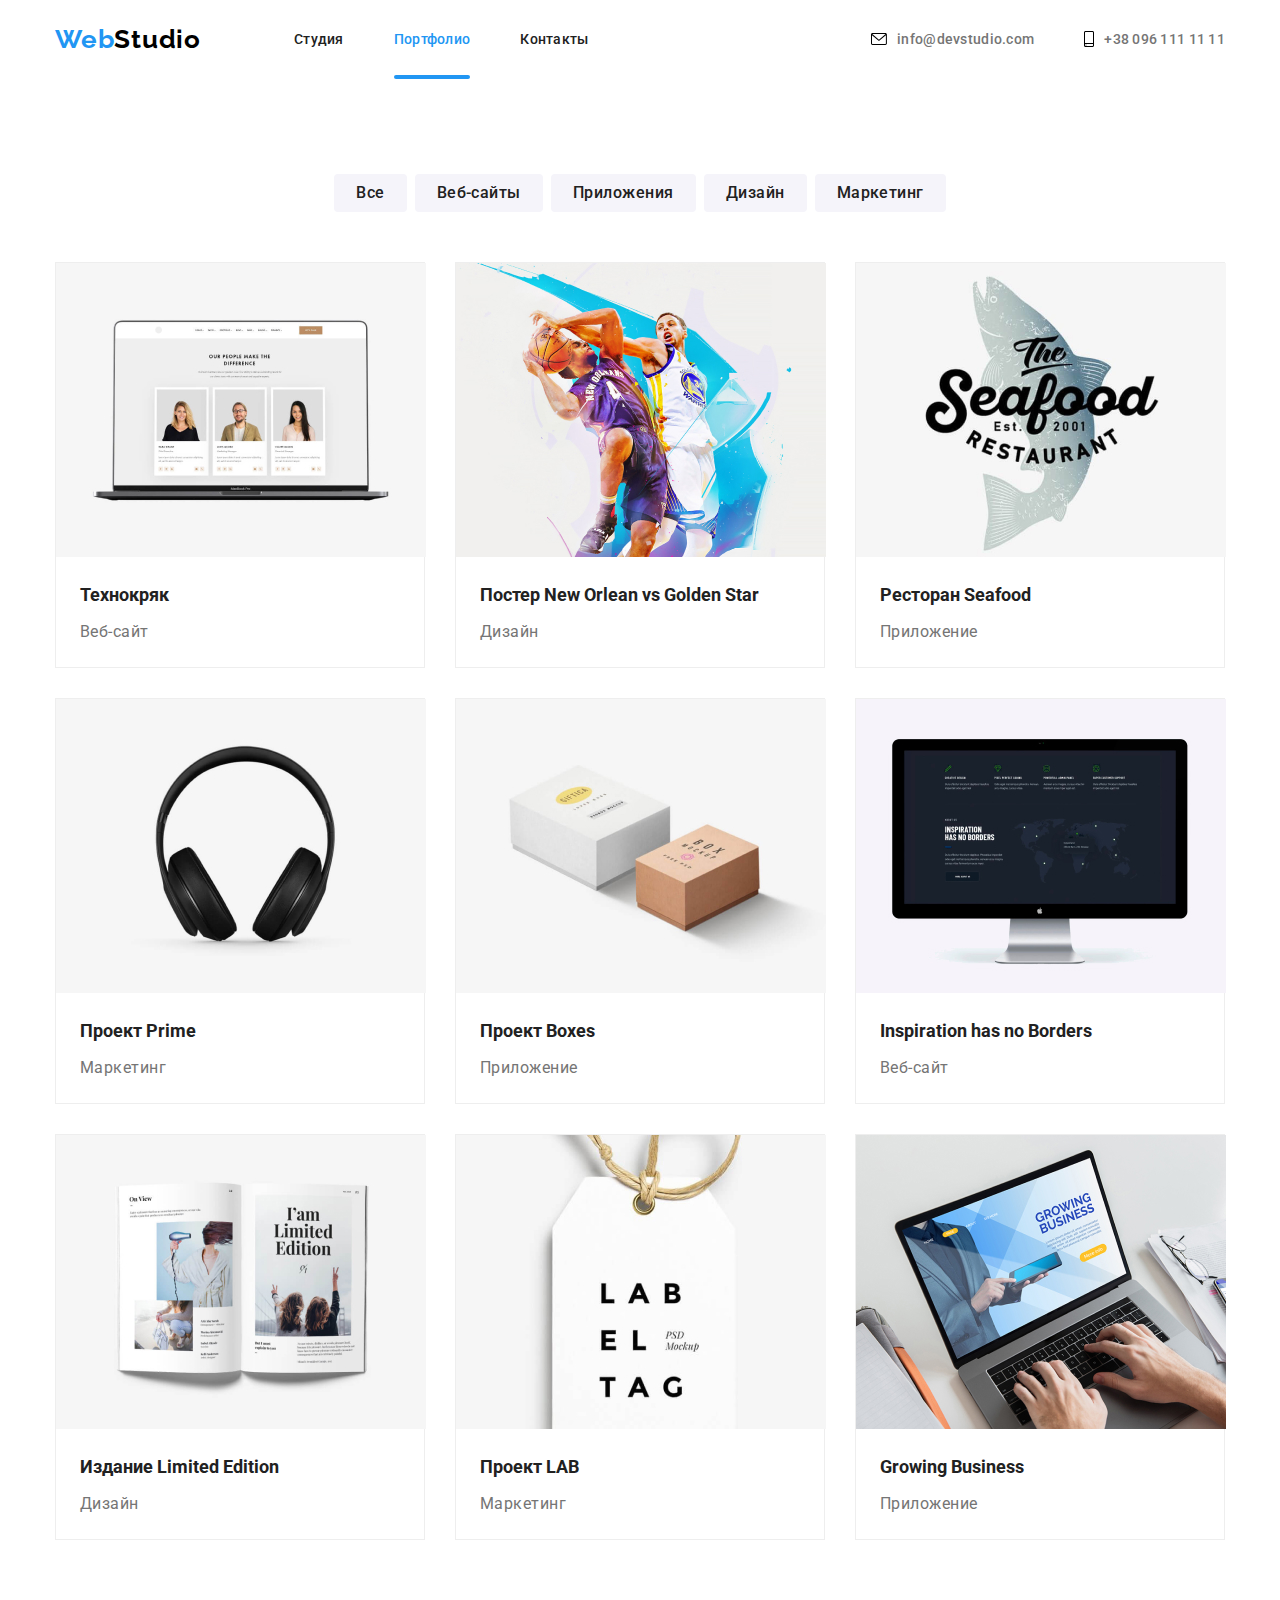
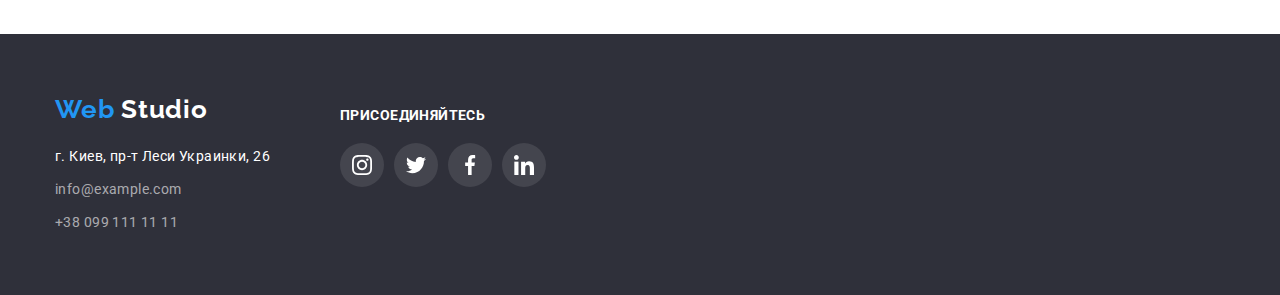
==== portfolio.html @ 4ca35fdc "Склонировал з ДЗ-5" ====
<!DOCTYPE html>
<html lang="ru">

<head>
    <meta charset="UTF-8" />
    <meta name="viewport" content="width=device-width, initial-scale=1.0" />
    <title>WebStudio</title>
    <link rel="preconnect" href="https://fonts.gstatic.com">
    <link
        href="https://fonts.googleapis.com/css2?family=Raleway:wght@700&family=Roboto:wght@400;500;700;900&display=swap"
        rel="stylesheet">
    <link rel="stylesheet"
        href="https://cdnjs.cloudflare.com/ajax/libs/modern-normalize/1.0.0/modern-normalize.min.css">
    <link rel="stylesheet" href="./css/style.css">
</head>

<body>
    <!-- Шапка -->
    <header class="header">
        <div class="container">
            <nav class="navigation">
                <a class="logo" href="./index.html"><span class="logo-color">Web</span>Studio</a>
                <ul class="navigation-list">
                    <li class="navigation-list-item">
                        <a class="navigation-list-link" href="./index.html">Студия</a>
                    </li>
                    <li class="navigation-list-item">
                        <a class="navigation-list-link current" href="portfolio.html">Портфолио</a>
                    </li>
                    <li class="navigation-list-item">
                        <a class="navigation-list-link" href="#">Контакты</a>
                    </li>
                </ul>
            </nav>
            <ul class="contact-list">
                <li class="contact-list-item">
                    <a class="contact-list-link" href="mailto:info@devstudio.com">
                        <svg class="envelop" width="16" height="12">
                            <use href="./images/sprite.svg#icon-envelope"></use>
                        </svg>
                        info@devstudio.com
                    </a>
                </li>
                <li>
                    <a class="contact-list-link" href="tel:+380961111111">
                        <svg class="phone" width="10" height="16">
                            <use href="./images/sprite.svg#icon-smartphone"></use>
                        </svg>
                        +38 096 111 11 11
                    </a>
                </li>
            </ul>
        </div>
    </header>
    <main>
        <!-- Портфолио -->
        <section class="portfolio section">
            <div class="container">
                <h1 class="visually-hidden">Портфолио</h1>
                <!-- Список фильтров -->
                <ul class="button-list">
                    <li class="button-list-item">
                        <button class="button" type="button">Все</button>
                    </li>
                    <li class="button-list-item">
                        <button class="button" type="button">Веб-сайты</button>
                    </li>
                    <li class="button-list-item">
                        <button class="button" type="button">Приложения</button>
                    </li>
                    <li class="button-list-item">
                        <button class="button" type="button">Дизайн</button>
                    </li>
                    <li class="button-list-item">
                        <button class="button" type="button">Маркетинг</button>
                    </li>
                </ul>
                <!-- Список робот -->
                <ul class="portfolio-list">
                    <li class="portfolio-list-item">
                        <a class="portfolio-link" href="#">
                            <div class="portfolio-link-img-wrapper">
                                <img class="portfolio-link-img" src="./images/portfolio/technocrack.jpg"
                                    alt="Фото веб-сайта Технокряк">
                                <p class="overlay">Технокряк это современная площадка распространения коронавируса.
                                    Компании
                                    используют эту
                                    платформу для цифрового
                                    шпионажа и атак на защищённые сервера конкурентов.</p>
                            </div>
                            <div class="portfolio-desc">
                                <h2 class="portfolio-link-title">Технокряк</h2>
                                <p class="portfolio-link-desc">Веб-сайт</p>
                            </div>
                        </a>
                    </li>
                    <li class="portfolio-list-item">
                        <a class="portfolio-link" href="#">
                            <div class="portfolio-link-img-wrapper">
                                <img class="portfolio-link-img" src="./images/portfolio/poster-basket.jpg"
                                    alt="Дизайн постера New Orlean vs Golden Star">
                                <p class="overlay">Lorem ipsum dolor sit amet consectetur, adipisicing elit. Ducimus,
                                    nemo!</p>
                            </div>
                            <div class="portfolio-desc">
                                <h2 class="portfolio-link-title">Постер New Orlean vs Golden Star</h2>
                                <p class="portfolio-link-desc">Дизайн</p>
                            </div>
                        </a>
                    </li>
                    <li class="portfolio-list-item">
                        <a class="portfolio-link" href="#">
                            <div class="portfolio-link-img-wrapper">

                                <img class="portfolio-link-img" src="./images/portfolio/restaurant-seafood.jpg"
                                    alt="Фото приложения Seafood">
                                <p class="overlay">Lorem ipsum dolor sit amet consectetur, adipisicing elit. Ducimus,
                                    nemo!</p>
                            </div>
                            <div class="portfolio-desc">
                                <h2 class="portfolio-link-title">Ресторан Seafood</h2>
                                <p class="portfolio-link-desc">Приложение</p>
                            </div>
                        </a>
                    </li>
                    <li class="portfolio-list-item">
                        <a class="portfolio-link" href="#">
                            <div class="portfolio-link-img-wrapper">

                                <img class="portfolio-link-img" src="./images/portfolio/project-prime.jpg"
                                    alt="Фото проекта Prime">
                                <p class="overlay">Lorem ipsum dolor sit amet consectetur, adipisicing elit. Ducimus,
                                    nemo!</p>
                            </div>
                            <div class="portfolio-desc">
                                <h2 class="portfolio-link-title">Проект Prime</h2>
                                <p class="portfolio-link-desc">Маркетинг</p>
                            </div>
                        </a>
                    </li>
                    <li class="portfolio-list-item">
                        <a class="portfolio-link" href="#">
                            <div class="portfolio-link-img-wrapper">

                                <img class="portfolio-link-img" src="./images/portfolio/projecy-boxes.jpg"
                                    alt="Фото приложения Boxes">
                                <p class="overlay">Lorem ipsum dolor sit amet consectetur, adipisicing elit. Ducimus,
                                    nemo!</p>
                            </div>
                            <div class="portfolio-desc">
                                <h2 class="portfolio-link-title">Проект Boxes</h2>
                                <p class="portfolio-link-desc">Приложение</p>
                            </div>
                        </a>
                    </li>
                    <li class="portfolio-list-item">
                        <a class="portfolio-link" href="#">
                            <div class="portfolio-link-img-wrapper">

                                <img class="portfolio-link-img" src="./images/portfolio/inspiration-has-no-borders.jpg"
                                    alt="Фото веб-сайта Inspiration has no Borders">
                                <p class="overlay">Lorem ipsum dolor sit amet consectetur, adipisicing elit. Ducimus,
                                    nemo!</p>
                            </div>
                            <div class="portfolio-desc">
                                <h2 class="portfolio-link-title">Inspiration has no Borders</h2>
                                <p class="portfolio-link-desc">Веб-сайт</p>
                            </div>
                        </a>
                    </li>
                    <li class="portfolio-list-item">
                        <a class="portfolio-link" href="#">
                            <div class="portfolio-link-img-wrapper">

                                <img class="portfolio-link-img" src="./images/portfolio/limited-editoin.jpg"
                                    alt="Фото дизайна издания Limited Edition">
                                <p class="overlay">Lorem ipsum dolor sit amet consectetur, adipisicing elit. Ducimus,
                                    nemo!</p>
                            </div>
                            <div class="portfolio-desc">
                                <h2 class="portfolio-link-title">Издание Limited Edition</h2>
                                <p class="portfolio-link-desc">Дизайн</p>
                            </div>
                        </a>
                    </li>
                    <li class="portfolio-list-item">
                        <a class="portfolio-link" href="#">
                            <div class="portfolio-link-img-wrapper">

                                <img class="portfolio-link-img" src="./images/portfolio/project-lab.jpg"
                                    alt="Фото проекта LAB">
                                <p class="overlay">Lorem ipsum dolor sit amet consectetur, adipisicing elit. Ducimus,
                                    nemo!</p>
                            </div>
                            <div class="portfolio-desc">
                                <h2 class="portfolio-link-title">Проект LAB</h2>
                                <p class="portfolio-link-desc">Маркетинг</p>
                            </div>
                        </a>
                    </li>
                    <li class="portfolio-list-item">
                        <a class="portfolio-link" href="#">
                            <div class="portfolio-link-img-wrapper">

                                <img class="portfolio-link-img" src="./images/portfolio/growing-busibess.jpg"
                                    alt="Фото приложения Growing Business">
                                <p class="overlay">Lorem ipsum dolor sit amet consectetur, adipisicing elit. Ducimus,
                                    nemo!</p>
                            </div>
                            <div class="portfolio-desc">
                                <h2 class="portfolio-link-title">Growing Business</h2>
                                <p class="portfolio-link-desc">Приложение</p>
                            </div>
                        </a>
                    </li>
                </ul>
            </div>
        </section>

    </main>
    <!-- Футер -->
    <footer class="footer">
        <div class="container">
            <div class="address">

                <a class="logo" href="./index.html">
                    <span class="logo-color">Web</span>
                    <span class="logo-color-footer">Studio</span>
                </a>
                <address>
                    <ul class="footer-contact">
                        <li class="footer-contact-list">
                            <a class="footer-contact-link addr" href="https://goo.gl/maps/dvo8h2LJfjRiSJft5"
                                target="_blank">г. Киев,
                                пр-т
                                Леси
                                Украинки, 26</a>
                        </li>
                        <li class="footer-contact-list">
                            <a class="footer-contact-link" href="mailto:info@example.com">info@example.com</a>
                        </li>
                        <li class="footer-contact-list">
                            <a class="footer-contact-link" href="tel:+380991111111">+38 099 111 11 11</a>
                        </li>
                    </ul>
                </address>
            </div>
            <div class="social">
                <strong class="join">присоединяйтесь</strong>

                <ul class="social-list">
                    <li class="social-list-item">
                        <a class="social-list-link" href="">
                            <svg class="social-list-icon">
                                <use href="./images/sprite.svg#icon-instagram"></use>
                            </svg>
                        </a>
                    </li>
                    <li class="social-list-item">
                        <a class="social-list-link" href="">
                            <svg class="social-list-icon">
                                <use href="./images/sprite.svg#icon-twitter"></use>
                            </svg>
                        </a>
                    </li>
                    <li class="social-list-item">
                        <a class="social-list-link" href="">
                            <svg class="social-list-icon">
                                <use href="./images/sprite.svg#icon-facebook"></use>
                            </svg>
                        </a>
                    </li>
                    <li class="social-list-item">
                        <a class="social-list-link" href="">
                            <svg class="social-list-icon">
                                <use href="./images/sprite.svg#icon-linkedin"></use>
                            </svg>
                        </a>
                    </li>
                </ul>
            </div>
        </div>

    </footer>
</body>

</html>
---- css/style.css ----
:root {
  --main-font: "Roboto", sans-serif;
  --logo-font: "Raleway", sans-serif;
  --accent-color: #2196f3;
  --main-color: #757575;
  --title-color: #212121;
  --hero-title-color: #ffffff;
  --first-logo-color: #000000;
  --secondary-logo-color: #ffffff;
  --footer-addr-color: #ffffff;
  --footer-contact-color: rgba(255, 255, 255, 0.6);
  --footer-background-color: #2f303a;
  --white: #ffffff;
  --main-background-color: #e5e5e5;
  --secondary-background-color: #f5f4fa;
  --border-color: #eeeeee;
}

/* ==================== INDEX.HTML ==================== */

/* ========== GENERAL STYLES ========== */
body {
  font-family: var(--main-font);
  /* margin: 0 auto;
  max-width: 1600px; */
}

a {
  text-decoration: none;
}

ul {
  list-style: none;
  margin: 0;
  padding: 0;
}

address {
  font-style: normal;
}

h1,
h2,
h3,
h4,
h5,
h6 {
  margin: 0;
}

p {
  margin: 0;
}

img {
  display: block;
}

.section-title {
  font-weight: 700;
  font-size: 36px;
  line-height: 1.667;
  text-align: center;
  letter-spacing: 0.03em;
  color: var(--title-color);
}

.container {
  width: 1200px;
  margin: 0 auto;
  padding: 0 15px;
}

.section {
  max-width: 1600px;
  margin: 0 auto;
  padding-top: 94px;
  padding-bottom: 94px;
}
/* ========== HEADER ========== */

.header {
  padding-top: 24px;
  padding-bottom: 25px;
}

.header .logo {
  margin-right: 93px;
}

.navigation-list-item:not(:last-child) {
  margin-right: 50px;
}

.contact-list {
  margin-left: auto;
}

.contact-list-item:not(:last-child) {
  margin-right: 50px;
}

.header .container {
  display: flex;
  align-items: center;
}

.navigation {
  display: flex;
  align-items: center;
}

.navigation-list {
  display: flex;
}

.navigation-list-item {
  position: relative;
}

.navigation-list-link.current::after {
  opacity: 1;
}

.navigation-list-link::after {
  position: absolute;
  top: 45px;
  left: 0;
  bottom: -1px;
  width: 100%;
  content: "";
  border-bottom: 4px solid #2196f3;
  border-radius: 2px;
  opacity: 0;
  transition: opacity 250ms cubic-bezier(0.4, 0, 0.2, 1);
}

.navigation-list-link:hover::after,
.navigation-list-link:focus::after {
  opacity: 1;
}

.contact-list {
  display: flex;
}

.header .current {
  color: var(--accent-color);
}

.logo {
  font-family: var(--logo-font);
  font-weight: 700;
  font-size: 26px;
  line-height: 1.192;
  letter-spacing: 0.03em;
  color: var(--first-logo-color);
}

.logo .logo-color {
  color: var(--accent-color);
}

.navigation-list-link {
  font-weight: 500;
  font-size: 14px;
  line-height: 1.143;
  letter-spacing: 0.02em;
  color: var(--title-color);

  transition: color 250ms cubic-bezier(0.4, 0, 0.2, 1);
}

.navigation-list-link:hover,
.navigation-list-link:focus {
  color: var(--accent-color);
}

.contact-list-link {
  display: flex;
  align-items: center;
  font-weight: 500;
  font-size: 14px;
  line-height: 1.143;
  letter-spacing: 0.02em;
  color: var(--main-color);

  transition: color 250ms cubic-bezier(0.4, 0, 0.2, 1);
}

.contact-list-link:hover .envelop,
.contact-list-link:focus .envelop,
.contact-list-link:hover .phone,
.contact-list-link:focus .phone {
  fill: var(--accent-color);
}

.envelop,
.phone {
  margin-right: 10px;
  transition: fill 250ms cubic-bezier(0.4, 0, 0.2, 1);
}

.contact-list-link:hover,
.contact-list-link:focus {
  color: var(--accent-color);
}

/* ========== HERO ========== */
.hero {
  padding-top: 200px;
  padding-bottom: 200px;
  background-color: var(--footer-background-color);
  background-image: linear-gradient(
      rgba(47, 48, 58, 0.4),
      rgba(47, 48, 58, 0.4)
    ),
    url("../images/hero.jpg");
  background-repeat: no-repeat;
  background-position: center;
}

.hero-title {
  margin: 0 auto 30px;
  width: 696px;
  font-weight: 900;
  font-size: 44px;
  line-height: 1.364;
  text-align: center;
  letter-spacing: 0.06em;
  text-transform: uppercase;
  color: var(--hero-title-color);
}

.hero .hero-button {
  display: block;
  margin: 0 auto;
  border-color: transparent;
  border-radius: 4px;
  cursor: pointer;
}

.hero-button {
  font-weight: 700;
  font-size: 16px;
  line-height: 1.875;
  letter-spacing: 0.06em;
  color: var(--hero-title-color);
  background-color: var(--accent-color);
}

/* ========== FEATURES ========== */

.features-icon {
  display: flex;
  width: 270px;
  height: 120px;
  justify-content: center;
  align-items: center;
  margin-bottom: 30px;

  background-color: var(--secondary-background-color);
}

.features .features-list {
  display: flex;
}

.features-item:not(:last-child) {
  margin-right: 30px;
  max-width: 270px;
}

.features-title {
  margin-bottom: 10px;
}

.visually-hidden {
  position: absolute;
  width: 1px;
  height: 1px;
  margin: -1px;
  border: 0;
  padding: 0;

  white-space: nowrap;
  clip-path: inset(100%);
  clip: rect(0 0 0 0);
  overflow: hidden;
}
.features-title {
  font-weight: 700;
  font-size: 14px;
  line-height: 1.143;
  letter-spacing: 0.03em;
  text-transform: uppercase;
  color: var(--title-color);
}
.features-desc {
  font-weight: normal;
  font-size: 14px;
  line-height: 1.715;
  letter-spacing: 0.03em;
  color: var(--main-color);
}

/* ========== DEVELOPMENT ========== */

.development .section-title {
  margin-bottom: 50px;
}

.development.section {
  padding-top: 0px;
}

.development-list {
  display: flex;
  justify-content: space-between;
}

.development-img {
  width: 370px;
  height: 294px;
}

.label {
  position: absolute;
  bottom: 0;
  width: 100%;

  padding-top: 27px;
  padding-right: 82px;
  padding-bottom: 27px;
  padding-left: 82px;

  font-style: normal;
  font-weight: 700;
  font-size: 14px;
  line-height: 1.143;
  text-align: center;
  letter-spacing: 0.03em;
  text-transform: uppercase;
  color: #ffffff;
  background: rgba(47, 48, 58, 0.8);
}

.development-item {
  position: relative;
}

/* ========== TEAM ========== */
.team-desc .social-list {
  display: flex;
  justify-content: space-between;
  padding-left: 32px;
  padding-right: 32px;
  padding-top: 16px;
}

.social-list-link {
  display: flex;
  align-items: center;
  justify-content: center;
  width: 44px;
  height: 44px;
  background-color: #fff;
  border-radius: 50%;

  transition: background-color 250ms cubic-bezier(0.4, 0, 0.2, 1);
}

.social-list-icon {
  width: 20px;
  height: 20px;
  fill: #afb1b8;

  transition: fill 250ms cubic-bezier(0.4, 0, 0.2, 1);
}

.social-list-link:hover,
.social-list-link:focus {
  background-color: var(--accent-color);
}

.social-list-link:hover .social-list-icon,
.social-list-link:focus .social-list-icon {
  fill: #ffffff;
}

.team {
  background-color: var(--secondary-background-color);
}

.team .section-title {
  margin-bottom: 50px;
}

.team .team-list {
  display: flex;
  justify-content: space-between;
}
.team-list-item {
  border: 1px solid #eeeeee;
  box-shadow: 0px 1px 3px rgba(0, 0, 0, 0.12), 0px 1px 1px rgba(0, 0, 0, 0.14),
    0px 2px 1px rgba(0, 0, 0, 0.2);
  border-radius: 0px 0px 4px 4px;
}

.team-list-img {
  width: 270px;
  height: 260px;
}

.team-desc {
  background-color: #ffffff;
  text-align: center;
  padding-top: 30px;
  padding-bottom: 30px;
}

.team-list-title {
  margin-bottom: 10px;

  font-weight: 500;
  font-size: 16px;
  line-height: 1.188;
  letter-spacing: 0.03em;
  color: var(--title-color);
}

.team-list-desc {
  font-weight: 400;
  font-size: 16px;
  line-height: 1.188;
  letter-spacing: 0.03em;
  color: var(--main-color);
}

/* ========== CUSTOMERS ========== */

.customers-icon {
  fill: #afb1b8;
}

.customers .container {
  text-align: center;
}

.customers .section-title {
  margin-bottom: 50px;
}

.customers-list {
  display: flex;
  justify-content: space-between;
}

.customers-list-item {
  width: 170px;
  height: 90px;
}

.customers-list-link {
  display: flex;
  justify-content: center;
  align-items: center;
  height: 90px;

  border: 1px solid #afb1b8;
  border-radius: 4px;

  transition: all 250ms cubic-bezier(0.4, 0, 0.2, 1);
}

.customers-list-link:hover .customers-icon,
.customers-list-link:focus .customers-icon {
  fill: var(--accent-color);
}

.customers-list-link:hover {
  border: 1px solid #2196f3;
}

/* ========== FOOTER ========== */
.footer .container {
  display: flex;
}

.footer .address {
  display: block;
}

.footer .social-list {
  display: flex;
  justify-content: center;
  align-items: center;
}

.footer .social-list-item:not(:last-child) {
  margin-right: 10px;
}

.footer .social-list-link {
  background-color: rgba(255, 255, 255, 0.1);
}

.footer .social-list-link:hover,
.footer .social-list-link:focus {
  background-color: var(--accent-color);
}

.footer .social-list-icon {
  fill: #fff;
}

.footer .social {
  margin-left: 70px;
  margin-top: 12px;
}

.join {
  display: inline-block;
  font-style: normal;
  font-weight: 700;
  font-size: 14px;
  line-height: 1.143;
  letter-spacing: 0.03em;
  text-transform: uppercase;
  color: var(--white);
  margin-bottom: 20px;
}

.footer {
  padding-top: 60px;
  padding-bottom: 60px;
}

.footer .logo {
  display: block;
  margin-bottom: 20px;
}

.footer-contact-list:not(:last-child) {
  margin-bottom: 9px;
}

.logo .logo-color-footer {
  color: var(--secondary-logo-color);
}

.footer-contact-link {
  font-weight: 400;
  font-size: 14px;
  line-height: 1.714;
  letter-spacing: 0.03em;
  color: var(--footer-contact-color);

  transition: color 250ms cubic-bezier(0.4, 0, 0.2, 1);
}

.footer-contact-link.addr {
  color: var(--footer-addr-color);
}

.footer {
  background-color: var(--footer-background-color);
}

.footer-contact-link:hover,
.footer-contact-link:focus {
  color: var(--accent-color);
}

/* ==================== PORTFOLIO.HTML ==================== */

/* ========== FILTERS ========== */

.button-list {
  display: flex;
  justify-content: center;
  margin-bottom: 50px;
}

.button-list-item:not(:last-child) {
  margin-right: 8px;
}

.button {
  padding-top: 6px;
  padding-right: 22px;
  padding-bottom: 6px;
  padding-left: 22px;

  border-radius: 4px;
  border: none;

  font-family: inherit;
  font-weight: 500;
  font-size: 16px;
  line-height: 1.625;
  text-align: center;
  letter-spacing: 0.03em;
  color: var(--title-color);

  background-color: var(--secondary-background-color);
  transition: all 250ms cubic-bezier(0.4, 0, 0.2, 1);
}

.button:hover,
.button:focus {
  color: var(--white);
  background-color: var(--accent-color);
  border-radius: 4px;
}

/* ========== PORTFOLIO LIST ========== */
.portfolio-list {
  display: flex;
  flex-wrap: wrap;
}

.portfolio-list-item:not(:nth-child(3n + 3)) {
  margin-right: 30px;
}

.portfolio-list-item:not(:nth-last-child(-n + 3)) {
  margin-bottom: 30px;
}

.portfolio-list-item {
  border: 1px solid #eeeeee;
  max-width: 370px;
}

.portfolio-link {
  display: block;
  width: 370px;
}

.portfolio-link:hover,
.portfolio-link:focus {
  box-shadow: 0px 1px 1px rgba(0, 0, 0, 0.12), 0px 4px 4px rgba(0, 0, 0, 0.06),
    1px 4px 6px rgba(0, 0, 0, 0.16);
}

.portfolio-desc {
  width: 370px;
  padding-top: 20px;
  padding-right: 24px;
  padding-bottom: 20px;
  padding-left: 24px;
}

.portfolio-link-img {
  width: 370px;
  height: 294px;
}
.portfolio-link-title {
  margin-bottom: 4px;

  font-weight: 700;
  font-size: 18px;
  line-height: 2;
  color: var(--title-color);
}

.portfolio-link-desc {
  font-weight: 400;
  font-size: 16px;
  line-height: 1.875;
  letter-spacing: 0.03em;
  color: var(--main-color);
}

.overlay {
  position: absolute;
  top: 0;
  left: 0;
  width: 100%;
  height: 100%;
  color: #ffffff;
  padding-top: 63px;
  padding-right: 24px;
  padding-bottom: 63px;
  padding-left: 24px;
  font-style: normal;
  font-weight: 400;
  font-size: 18px;
  line-height: 1.556;
  letter-spacing: 0.03em;

  background-color: rgba(33, 150, 243, 0.9);

  transform: translateY(100%);
  transition: transform 250ms cubic-bezier(0.4, 0, 0.2, 1);
}

.portfolio-link-img-wrapper {
  position: relative;
  overflow: hidden;
}

.portfolio-link:hover .overlay,
.portfolio-link:focus .overlay {
  transform: translateY(0%);
}

/* ========== DACKDROP ========== */

.backdrop {
  position: fixed;
  top: 0;
  left: 0;
  width: 100%;
  height: 100%;
  background-color: rgba(0, 0, 0, 0.2);

  transition: all 500ms linear;
}

.modal {
  position: absolute;
  top: 50%;
  left: 50%;
  transform: translate(-50%, -50%);
  width: 528px;
  min-height: 581px;
  background: #ffffff;
  box-shadow: 0px 1px 3px rgba(0, 0, 0, 0.12), 0px 1px 1px rgba(0, 0, 0, 0.14),
    0px 2px 1px rgba(0, 0, 0, 0.2);
  border-radius: 4px;
}

.close-modal-button {
  position: absolute;
  top: 8px;
  right: 8px;
  width: 30px;
  height: 30px;
  border: 1px solid rgba(0, 0, 0, 0.1);
  border-radius: 50%;
  cursor: pointer;
}

.is-hidden {
  opacity: 0;
  visibility: hidden;
  pointer-events: none;
}
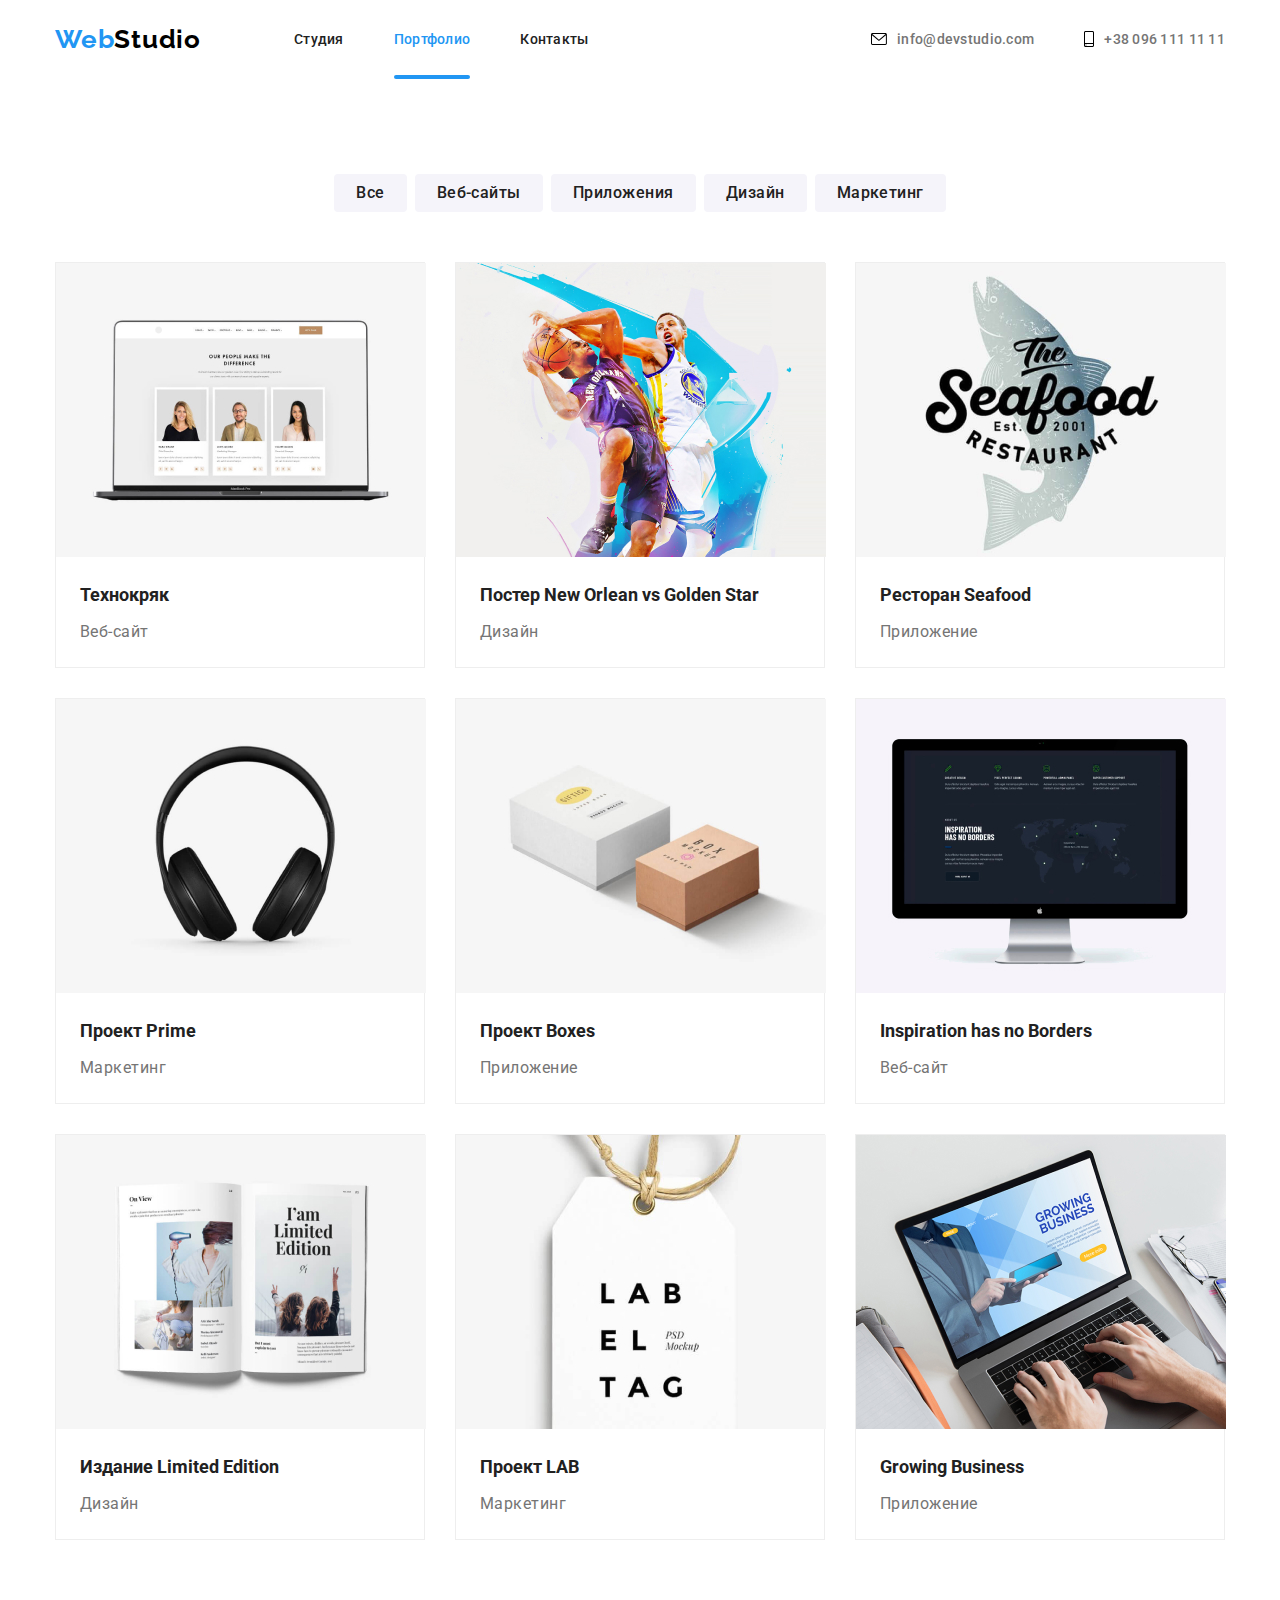
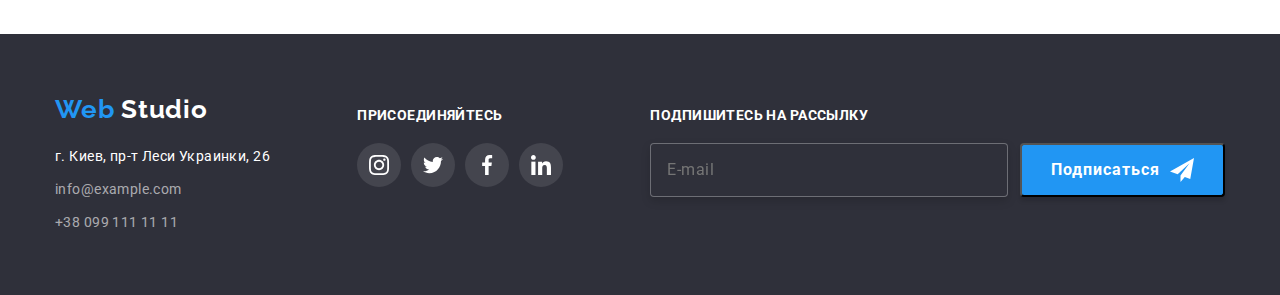
==== commit 8c3969b8: "Добавил форму в Footer" ====
--- a/portfolio.html
+++ b/portfolio.html
@@ -216,7 +216,6 @@
                 </ul>
             </div>
         </section>
-
     </main>
     <!-- Футер -->
     <footer class="footer">
@@ -279,8 +278,14 @@
                     </li>
                 </ul>
             </div>
+            <div class="form social">
+                <strong class="join">Подпишитесь на рассылку</strong>
+                <form class="mailing-form">
+                    <input class="input-mail" type="text" name="name" placeholder="E-mail">
+                    <button class="button-send" type="button">Подписаться</button>
+                </form>
+            </div>
         </div>
-
     </footer>
 </body>
 
--- a/css/style.css
+++ b/css/style.css
@@ -232,15 +232,13 @@
   color: var(--hero-title-color);
 }
 
-.hero .hero-button {
+.hero .button {
   display: block;
   margin: 0 auto;
   border-color: transparent;
   border-radius: 4px;
   cursor: pointer;
-}
-
-.hero-button {
+
   font-weight: 700;
   font-size: 16px;
   line-height: 1.875;
@@ -485,6 +483,8 @@
 /* ========== FOOTER ========== */
 .footer .container {
   display: flex;
+  justify-content: space-between;
+  vertical-align: middle;
 }
 
 .footer .address {
@@ -514,8 +514,7 @@
   fill: #fff;
 }
 
-.footer .social {
-  margin-left: 70px;
+.social {
   margin-top: 12px;
 }
 
@@ -570,6 +569,55 @@
 .footer-contact-link:hover,
 .footer-contact-link:focus {
   color: var(--accent-color);
+}
+
+.mailing-form {
+  display: flex;
+}
+
+.input-mail {
+  background-color: var(--footer-background-color);
+  border: 1px solid rgba(255, 255, 255, 0.3);
+  box-sizing: border-box;
+  filter: drop-shadow(0px 4px 4px rgba(0, 0, 0, 0.15));
+  border-radius: 4px;
+  padding-left: 16px;
+  width: 358px;
+
+  font-style: normal;
+  font-weight: 400;
+  font-size: 16px;
+  line-height: 1.25;
+  letter-spacing: 0.03em;
+  color: rgba(255, 255, 255, 0.6);
+}
+
+.footer .button-send {
+  display: inline-flex;
+  align-items: center;
+  text-align: center;
+  letter-spacing: 0.06em;
+  font-style: normal;
+  font-weight: 700;
+  font-size: 16px;
+  line-height: 1.875;
+
+  color: #ffffff;
+  background: #2196f3;
+  box-shadow: 0px 4px 4px rgba(0, 0, 0, 0.15);
+  border-radius: 4px;
+
+  padding: 10px 29px;
+  margin-left: 12px;
+}
+
+.button-send::after {
+  content: "";
+  width: 24px;
+  height: 24px;
+  background-image: url(../images/send.svg);
+
+  margin-left: 10px;
 }
 
 /* ==================== PORTFOLIO.HTML ==================== */
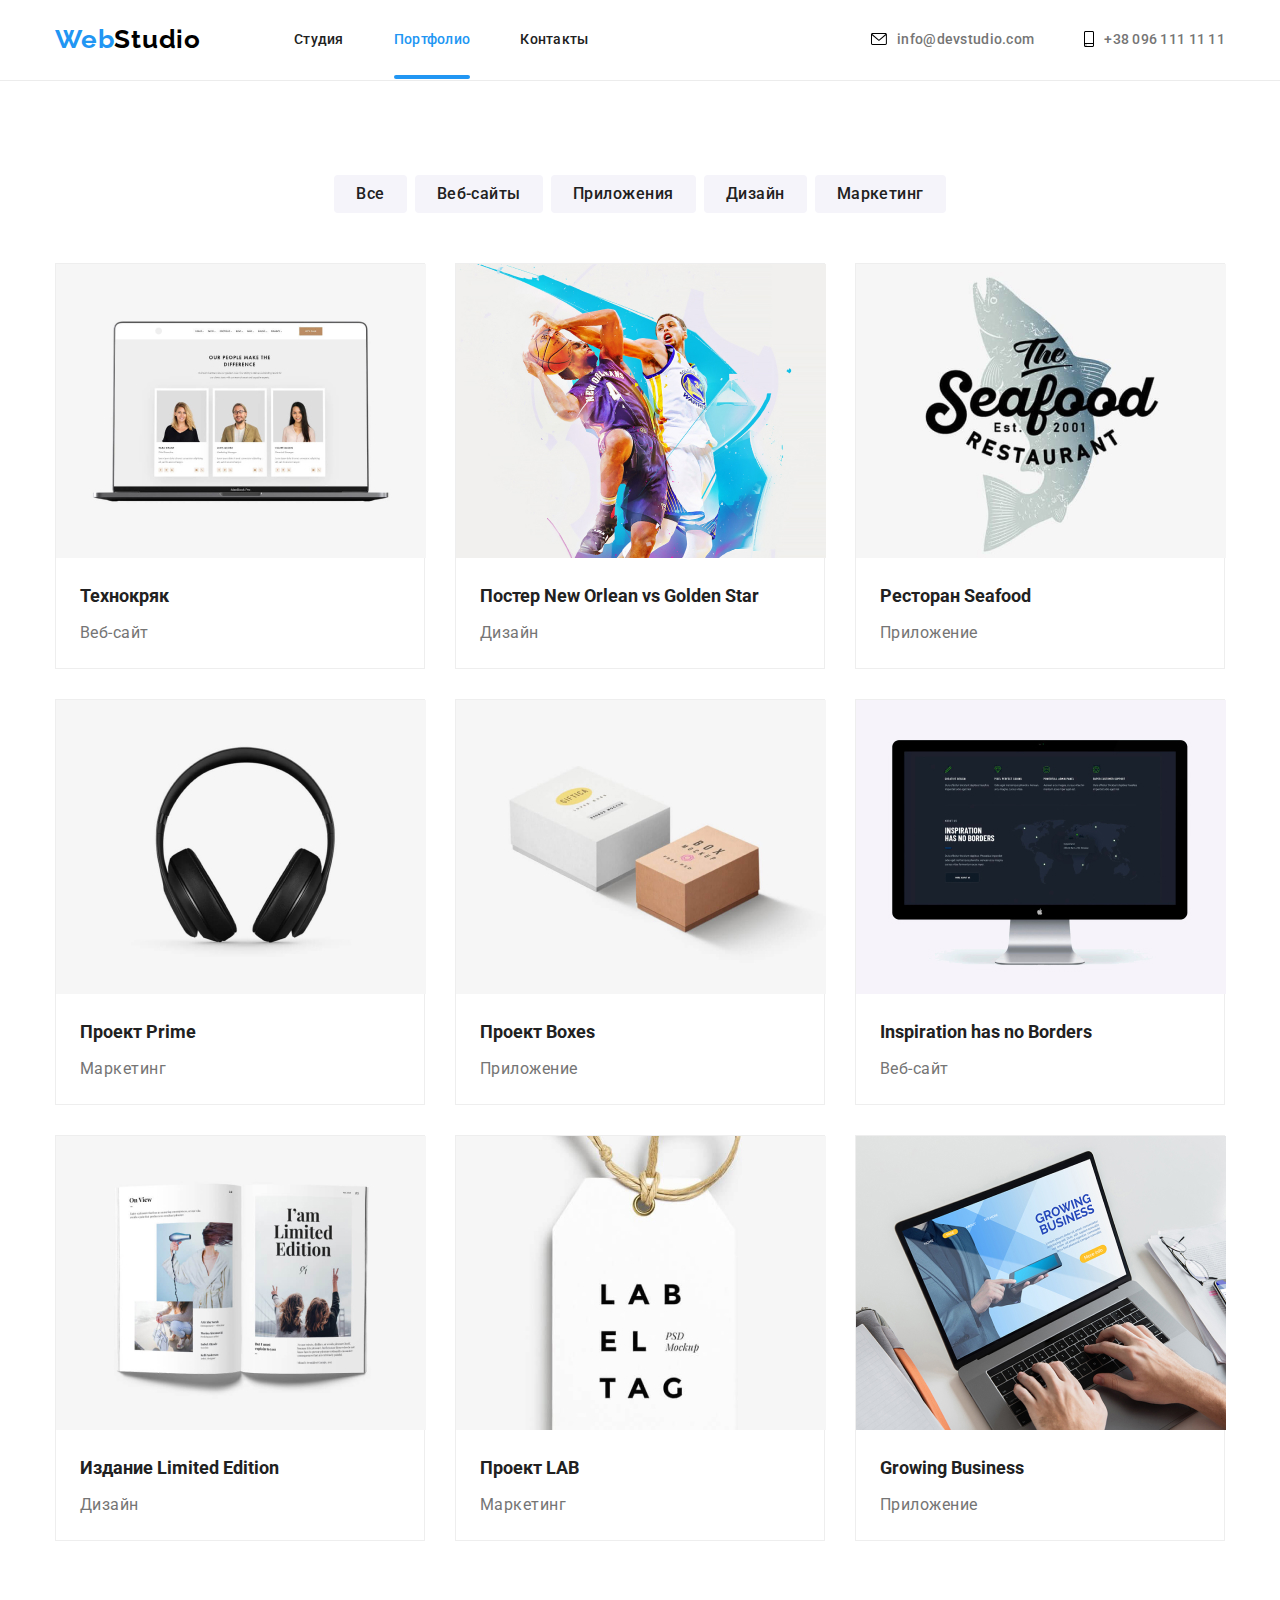
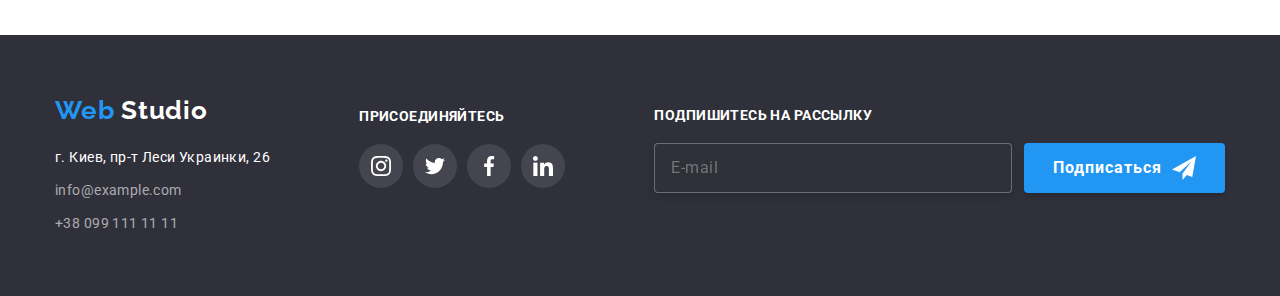
==== commit f396bf20: "фиксы" ====
--- a/portfolio.html
+++ b/portfolio.html
@@ -16,7 +16,7 @@
 
 <body>
     <!-- Шапка -->
-    <header class="header">
+    <header class="header portfolio-header">
         <div class="container">
             <nav class="navigation">
                 <a class="logo" href="./index.html"><span class="logo-color">Web</span>Studio</a>
@@ -282,7 +282,7 @@
                 <strong class="join">Подпишитесь на рассылку</strong>
                 <form class="mailing-form">
                     <input class="input-mail" type="text" name="name" placeholder="E-mail">
-                    <button class="button-send" type="button">Подписаться</button>
+                    <button class="button-send" type="submit">Подписаться</button>
                 </form>
             </div>
         </div>
--- a/css/style.css
+++ b/css/style.css
@@ -77,6 +77,11 @@
   padding-top: 94px;
   padding-bottom: 94px;
 }
+
+/* *:focus {
+  outline: none;
+} */
+
 /* ========== HEADER ========== */
 
 .header {
@@ -232,12 +237,13 @@
   color: var(--hero-title-color);
 }
 
-.hero .button {
+.hero .hero-button {
   display: block;
   margin: 0 auto;
   border-color: transparent;
   border-radius: 4px;
   cursor: pointer;
+  outline: none;
 
   font-weight: 700;
   font-size: 16px;
@@ -348,6 +354,10 @@
 }
 
 /* ========== TEAM ========== */
+.team.section {
+  max-width: 100%;
+}
+
 .team-desc .social-list {
   display: flex;
   justify-content: space-between;
@@ -439,6 +449,7 @@
 
 .customers-icon {
   fill: #afb1b8;
+  transition: all 250ms cubic-bezier(0.4, 0, 0.2, 1);
 }
 
 .customers .container {
@@ -464,7 +475,7 @@
   justify-content: center;
   align-items: center;
   height: 90px;
-
+  /* outline: none; */
   border: 1px solid #afb1b8;
   border-radius: 4px;
 
@@ -605,8 +616,9 @@
   color: #ffffff;
   background: #2196f3;
   box-shadow: 0px 4px 4px rgba(0, 0, 0, 0.15);
+  border: none;
   border-radius: 4px;
-
+  outline: none;
   padding: 10px 29px;
   margin-left: 12px;
 }
@@ -622,6 +634,11 @@
 
 /* ==================== PORTFOLIO.HTML ==================== */
 
+/*=========== Portfolio-Header ==========*/
+
+.portfolio-header {
+  border-bottom: 1px solid #ececec;
+}
 /* ========== FILTERS ========== */
 
 .button-list {
@@ -642,7 +659,7 @@
 
   border-radius: 4px;
   border: none;
-
+  outline: none;
   font-family: inherit;
   font-weight: 500;
   font-size: 16px;
@@ -684,10 +701,12 @@
 .portfolio-link {
   display: block;
   width: 370px;
+  transition: all 250ms cubic-bezier(0.4, 0, 0.2, 1);
 }
 
 .portfolio-link:hover,
 .portfolio-link:focus {
+  outline: none;
   box-shadow: 0px 1px 1px rgba(0, 0, 0, 0.12), 0px 4px 4px rgba(0, 0, 0, 0.06),
     1px 4px 6px rgba(0, 0, 0, 0.16);
 }
@@ -764,11 +783,11 @@
   height: 100%;
   background-color: rgba(0, 0, 0, 0.2);
 
-  transition: all 500ms linear;
+  transition: all 250ms cubic-bezier(0.4, 0, 0.2, 1);
 }
 
 .modal {
-  position: absolute;
+  position: relative;
   top: 50%;
   left: 50%;
   transform: translate(-50%, -50%);
@@ -778,17 +797,30 @@
   box-shadow: 0px 1px 3px rgba(0, 0, 0, 0.12), 0px 1px 1px rgba(0, 0, 0, 0.14),
     0px 2px 1px rgba(0, 0, 0, 0.2);
   border-radius: 4px;
-}
-
-.close-modal-button {
+  padding: 40px;
+}
+
+.modal-button {
   position: absolute;
   top: 8px;
   right: 8px;
   width: 30px;
   height: 30px;
+  background-color: var(--white);
   border: 1px solid rgba(0, 0, 0, 0.1);
   border-radius: 50%;
   cursor: pointer;
+  outline: none;
+}
+
+.modal-button:hover .close-modal-button {
+  fill: var(--accent-color);
+}
+
+.close-modal-button {
+  position: absolute;
+  top: 5px;
+  right: 4px;
 }
 
 .is-hidden {
@@ -796,3 +828,135 @@
   visibility: hidden;
   pointer-events: none;
 }
+
+.modal-title {
+  display: inline-block;
+  margin-bottom: 30px;
+  font-style: normal;
+  font-weight: 700;
+  font-size: 20px;
+  line-height: 1.15;
+  text-align: center;
+  letter-spacing: 0.03em;
+  color: var(--title-color);
+}
+
+.form {
+  display: flex;
+  flex-direction: column;
+}
+
+.form-field {
+  margin-bottom: 10px;
+  font-style: normal;
+  font-weight: 400;
+  font-size: 12px;
+  line-height: 1.667;
+  letter-spacing: 0.01em;
+  color: var(--main-color);
+}
+
+.form-input {
+  width: 100%;
+  height: 40px;
+  border: 1px solid rgba(33, 33, 33, 0.2);
+  border-radius: 4px;
+  padding-left: 42px;
+  transition: border 250ms cubic-bezier(0.4, 0, 0.2, 1);
+}
+
+.form-input:focus,
+.form-message:focus {
+  outline: none;
+  border: 1px solid #2196f3;
+}
+
+.form-input-wrapper {
+  position: relative;
+  display: block;
+  margin-top: 4px;
+}
+
+.form-icon {
+  position: absolute;
+  top: 50%;
+  left: 15px;
+  transform: translateY(-50%);
+  display: block;
+  width: 18px;
+  height: 18px;
+  transition: fill 250ms cubic-bezier(0.4, 0, 0.2, 1);
+}
+
+.form-input:focus + .form-icon {
+  fill: var(--accent-color);
+}
+
+.form-message {
+  width: 100%;
+  height: 120px;
+  border: 1px solid rgba(33, 33, 33, 0.2);
+  border-radius: 4px;
+  transition: border 250ms cubic-bezier(0.4, 0, 0.2, 1);
+  padding: 12px 16px;
+  margin-top: 4px;
+  resize: none;
+}
+
+textarea::placeholder {
+  color: rgba(117, 117, 117, 0.5);
+}
+
+.policy-text {
+  font-style: normal;
+  font-weight: 400;
+  font-size: 14px;
+  line-height: 1.715;
+  letter-spacing: 0.03em;
+  color: var(--main-color);
+}
+
+.policy-text-link {
+  text-decoration: underline;
+  color: var(--accent-color);
+}
+
+.policy-text::before {
+  display: inline-block;
+  content: "";
+  width: 16px;
+  height: 15px;
+  border: 2px solid #212121;
+  border-radius: 3px;
+  margin-right: 7px;
+}
+
+.form-policy:checked + .policy-text::before {
+  background-color: var(--accent-color);
+  border: none;
+  background-image: url(../images/icon-check.svg);
+  background-repeat: no-repeat;
+  background-position: center;
+}
+
+.form-policy-wrapper {
+  display: flex;
+  text-align: center;
+  margin-bottom: 30px;
+}
+
+.form-button {
+  display: block;
+  margin: 0 auto;
+  padding: 10px 56px;
+  border-color: transparent;
+  border-radius: 4px;
+  cursor: pointer;
+  outline: none;
+  font-weight: 700;
+  font-size: 16px;
+  line-height: 1.875;
+  letter-spacing: 0.06em;
+  color: var(--hero-title-color);
+  background-color: var(--accent-color);
+}
